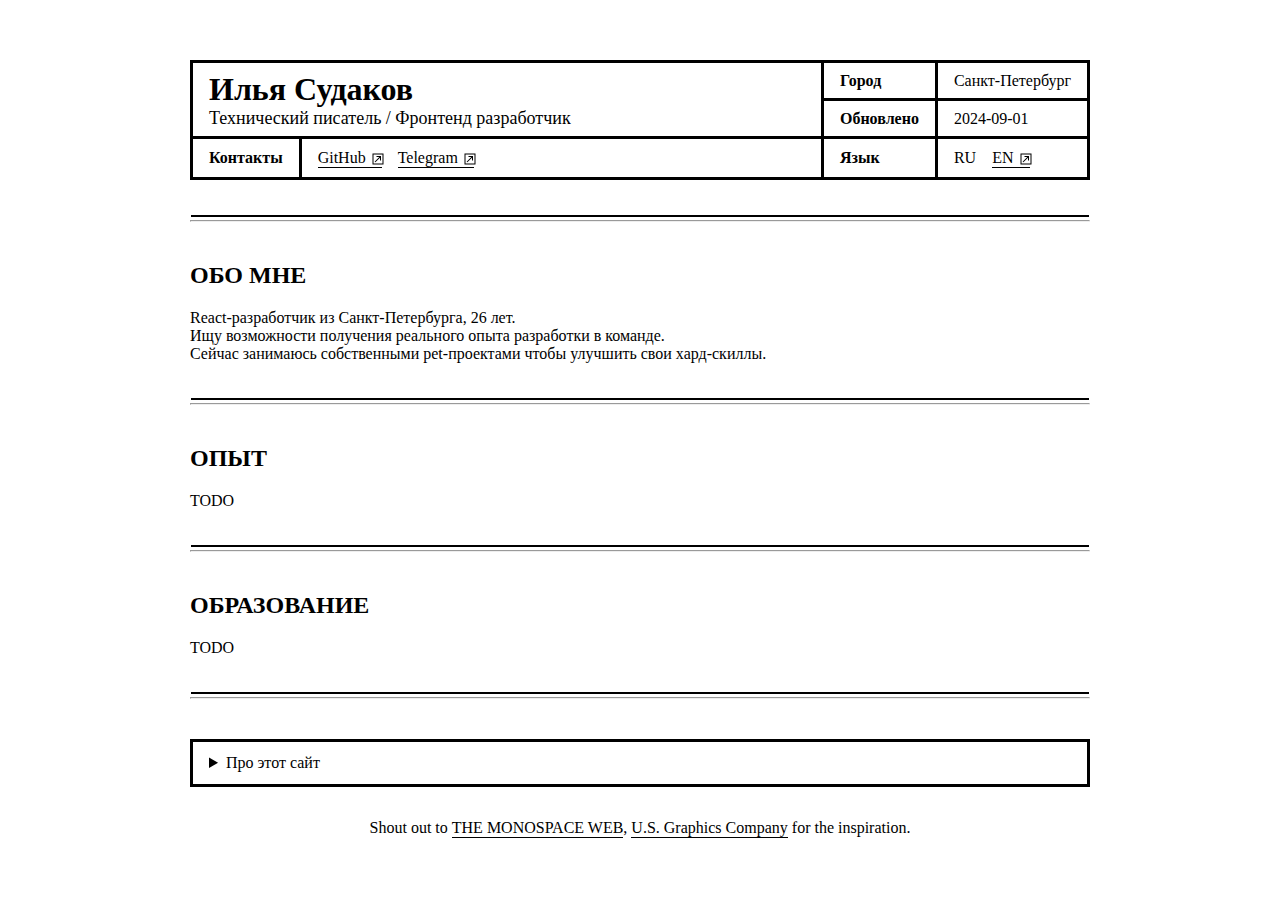
==== index.html @ 51c9798f "Added more content & updated readme" ====
<!DOCTYPE html>
<html lang="en">
    <head>
        <meta charset="UTF-8">
        <meta name="viewport" content="width=device-width, initial-scale=1.0">
        <meta name="description" content="Portfolio blog">
        <title>Portfolio</title>
        <link rel="stylesheet" href="styles.css">
    </head>
    <body>
        <section class="container">
            <table class="table">
                <tbody>
                    <tr>
                        <td rowspan="2" colspan="2">
                            <div class="table__title">Илья Судаков</div>
                            <div class="table__sub-title">Технический
писатель / Фронтенд разработчик</div>
                        </td>
                        <td class="table__column-name full-width">Город</td>
                        <td style="white-space: pre;">Санкт-Петербург</td>
                    </tr>
                    <tr>
                        <td class="table__column-name">Обновлено</td>
                        <td style="white-space: pre;">2024-09-01</td>
                    </tr>
                    <tr>
                        <td class="table__column-name fit-content">Контакты</td>
                        <td class="full-width">
                            <div class="table__list">
                                <a href="https://123"><span>GitHub</span>
                                    <svg xmlns="http://www.w3.org/2000/svg"
                                         width="1em"
                                         height="1em"
                                         viewBox="0 0 32 32">
                                        <path fill="currentColor" d="M5 5v22h22V5zm2 2h18v18H7zm6 3v2h5.563L9.28 21.281l1.438 1.438L20 13.437V19h2v-9z" />
                                    </svg>
                                </a>
                                <a href="https://123"><span>Telegram</span>
                                    <svg xmlns="http://www.w3.org/2000/svg"
                                         width="1em"
                                         height="1em"
                                         viewBox="0 0 32 32">
                                        <path fill="currentColor" d="M5 5v22h22V5zm2 2h18v18H7zm6 3v2h5.563L9.28 21.281l1.438 1.438L20 13.437V19h2v-9z" />
                                    </svg>
                                </a>
                            </div>
                        </td>
                        <td class="table__column-name">Язык</td>
                        <td>
                            <div class="table__list">
                                RU
                                <a href="https://123"><span>EN</span>
                                    <svg xmlns="http://www.w3.org/2000/svg"
                                         width="1em"
                                         height="1em"
                                         viewBox="0 0 32 32">
                                        <path fill="currentColor" d="M5 5v22h22V5zm2 2h18v18H7zm6 3v2h5.563L9.28 21.281l1.438 1.438L20 13.437V19h2v-9z" />
                                    </svg>
                                </a>
                            </div>
                        </td>
                    </tr>
                </tbody>
            </table>
            <hr />
            <h2 id="обо-мне">Обо мне</h2>
            <p>React-разработчик из Санкт-Петербурга, 26 лет.</p>
            <p>Ищу возможности получения реального опыта разработки в
            команде.</p>
            <p>Сейчас занимаюсь собственными pet-проектами чтобы
            улучшить свои хард-скиллы.</p>
            <hr />
            <h2 id="опыт">Опыт</h2>
            <p>TODO</p>
            <hr />
            <h2 id="образование">Образование</h2>
            <p>TODO</p>
            <hr />
            <details>
            <summary>
            Про этот сайт
            </summary>
            <ul>
            <li>
            Код: <a
            href="https://github.com/ilyasudakov/portfolio/">https://github.com/ilyasudakov/portfolio/</a>
            </li>
            <li>
            <a href="https://github.com/jgm/pandoc">pandoc cli</a> для
            конвертации markdown -&gt; html
            </li>
            <li>
            0 фреймворков для рендеринга страницы, только HTML и CSS
            </li>
            </ul>
            </details>
            <footer>
            Shout out to <a
            href="https://owickstrom.github.io/the-monospace-web/">THE
            MONOSPACE WEB</a>, <a href="https://x.com/usgraphics">U.S.
            Graphics Company</a> for the inspiration.
            </footer>
        </section>
    </body>
</html>
---- styles.css ----
/* DEFAULTS */

:root {
  --main-color: #000;
  --link-color: #000;

  --line-size: 3px;
}

* {
  box-sizing: border-box;
  font-family: "JetBrains Mono";
  font-size: 16px;
}

a {
  position: relative;

  display: inline-block;
  /* display: flex;
  align-items: center; */

  width: fit-content;

  border-bottom: 1px solid var(--main-color);
  color: var(--link-color);
  text-decoration: none;
}

a span {
  width: fit-content;
  padding-right: 1rem;
}

a svg {
  position: absolute;
  right: -4px;
  top: 2px;
  /* width: 0.75rem;
  height: 0.75rem; */
}

hr {
  position: relative;
  overflow: visible;

  margin: 40px 0;

  width: 100%;
  height: 1px;

  background-color: var(--main-color);
}

hr::before {
  content: " ";

  position: absolute;
  top: -6px;
  left: 0;

  width: 100%;
  height: 2px;

  background-color: var(--main-color);
}

body {
  margin: 0;
  padding: 60px 0;

  display: flex;
  justify-content: center;
}

h2 {
  margin-top: 0;
  margin-bottom: 1.25rem;

  font-size: 1.5rem;
  font-weight: bold;
  text-transform: uppercase;
}

p {
  margin: 0;
}

footer {
  margin-top: 2rem;
  text-align: center;
}

details {
  border: var(--line-size) solid var(--main-color);

  padding: 0.75rem 1rem;
}

/* CONTAINER */

.container {
  width: 100%;
  max-width: 900px;

  display: flex;
  flex-direction: column;
  align-items: stretch;
}

/* TABLE */

.table {
  width: 100%;
  border-spacing: 0;
  border: var(--line-size) solid var(--main-color);
}

.table tr:not(:last-child) td {
  border-bottom: var(--line-size) solid var(--main-color);
}

.table td {
  width: 0%;
  height: 38px;

  padding: 0.25rem 1rem;
}

.table td.fit-content {
  width: fit-content;
}
.table td.full-width {
  width: 100%;
}

.table td:not(:last-child) {
  border-right: var(--line-size) solid var(--main-color);
}

.table .table__title {
  font-size: 32px;
  font-weight: 900;
}

.table .table__sub-title {
  font-size: 18px;
}

.table .table__column-name {
  font-weight: 700;
}

.table .table__list {
  display: flex;
  gap: 1rem;
}
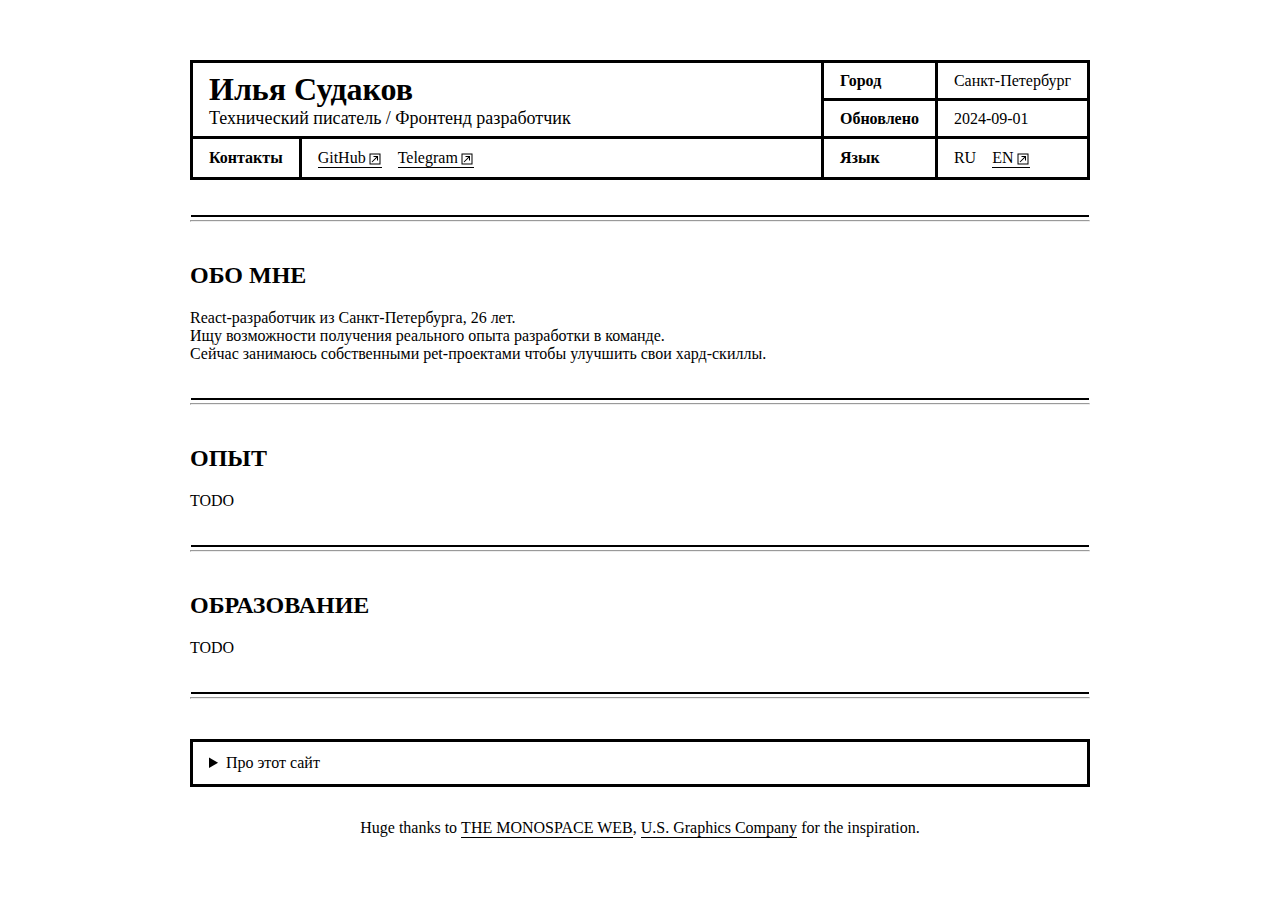
==== commit dbc590df: "Added postprocessing js file to replace links" ====
--- a/index.html
+++ b/index.html
@@ -28,7 +28,7 @@
                         <td class="table__column-name fit-content">Контакты</td>
                         <td class="full-width">
                             <div class="table__list">
-                                <a href="https://123"><span>GitHub</span>
+                                <a href="https://github.com/ilyasudakov"><span>GitHub</span>
                                     <svg xmlns="http://www.w3.org/2000/svg"
                                          width="1em"
                                          height="1em"
@@ -36,7 +36,7 @@
                                         <path fill="currentColor" d="M5 5v22h22V5zm2 2h18v18H7zm6 3v2h5.563L9.28 21.281l1.438 1.438L20 13.437V19h2v-9z" />
                                     </svg>
                                 </a>
-                                <a href="https://123"><span>Telegram</span>
+                                <a href="https://t.me/ilyasudakov"><span>Telegram</span>
                                     <svg xmlns="http://www.w3.org/2000/svg"
                                          width="1em"
                                          height="1em"
@@ -50,7 +50,7 @@
                         <td>
                             <div class="table__list">
                                 RU
-                                <a href="https://123"><span>EN</span>
+                                <a href="/en"><span>EN</span>
                                     <svg xmlns="http://www.w3.org/2000/svg"
                                          width="1em"
                                          height="1em"
@@ -87,7 +87,7 @@
             href="https://github.com/ilyasudakov/portfolio/">https://github.com/ilyasudakov/portfolio/</a>
             </li>
             <li>
-            <a href="https://github.com/jgm/pandoc">pandoc cli</a> для
+            <a href="https://github.com/jgm/pandoc">Pandoc CLI</a> для
             конвертации markdown -&gt; html
             </li>
             <li>
@@ -96,7 +96,7 @@
             </ul>
             </details>
             <footer>
-            Shout out to <a
+            Huge thanks to <a
             href="https://owickstrom.github.io/the-monospace-web/">THE
             MONOSPACE WEB</a>, <a href="https://x.com/usgraphics">U.S.
             Graphics Company</a> for the inspiration.
--- a/styles.css
+++ b/styles.css
@@ -17,8 +17,6 @@
   position: relative;
 
   display: inline-block;
-  /* display: flex;
-  align-items: center; */
 
   width: fit-content;
 
@@ -34,10 +32,8 @@
 
 a svg {
   position: absolute;
-  right: -4px;
+  right: -1px;
   top: 2px;
-  /* width: 0.75rem;
-  height: 0.75rem; */
 }
 
 hr {
@@ -95,6 +91,10 @@
   border: var(--line-size) solid var(--main-color);
 
   padding: 0.75rem 1rem;
+}
+
+details summary {
+  cursor: pointer;
 }
 
 /* CONTAINER */
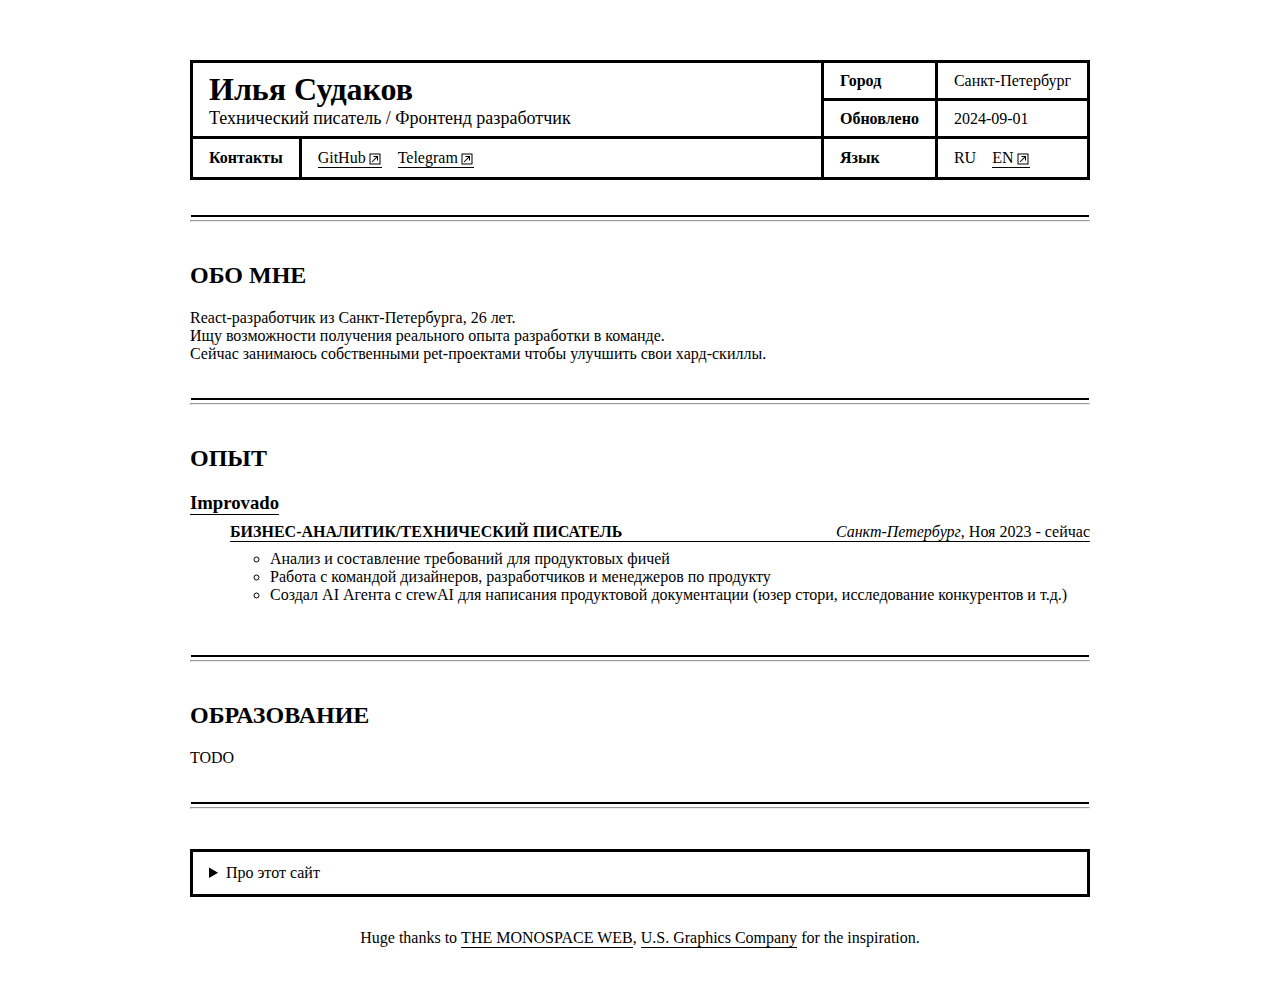
==== commit 9951b7a5: "Added init list styles" ====
--- a/index.html
+++ b/index.html
@@ -8,7 +8,7 @@
         <link rel="stylesheet" href="styles.css">
     </head>
     <body>
-        <section class="container">
+        <main class="container">
             <table class="table">
                 <tbody>
                     <tr>
@@ -72,7 +72,27 @@
             улучшить свои хард-скиллы.</p>
             <hr />
             <h2 id="опыт">Опыт</h2>
-            <p>TODO</p>
+            <section class="experience-list">
+            <ul>
+            <li><h3 id="improvado"><a
+            href="https://improvado.io">Improvado</a></h3>
+            <ul>
+            <li><h4
+            id="бизнес-аналитиктехнический-писательсанкт-петербург-ноя-2023---сейчас"><span>Бизнес-аналитик/Технический
+            писатель</span><span><em>Санкт-Петербург</em>, Ноя 2023 -
+            сейчас</span></h4>
+            <ul>
+            <li>Анализ и составление требований для продуктовых
+            фичей</li>
+            <li>Работа с командой дизайнеров, разработчиков и менеджеров
+            по продукту</li>
+            <li>Создал AI Агента с crewAI для написания продуктовой
+            документации (юзер стори, исследование конкурентов и
+            т.д.)</li>
+            </ul></li>
+            </ul></li>
+            </ul>
+            </section>
             <hr />
             <h2 id="образование">Образование</h2>
             <p>TODO</p>
@@ -101,6 +121,6 @@
             MONOSPACE WEB</a>, <a href="https://x.com/usgraphics">U.S.
             Graphics Company</a> for the inspiration.
             </footer>
-        </section>
+        </main>
     </body>
 </html>
--- a/styles.css
+++ b/styles.css
@@ -1,6 +1,8 @@
 /* DEFAULTS */
 
 :root {
+  font-size: 16px;
+
   --main-color: #000;
   --link-color: #000;
 
@@ -10,7 +12,6 @@
 * {
   box-sizing: border-box;
   font-family: "JetBrains Mono";
-  font-size: 16px;
 }
 
 a {
@@ -108,6 +109,10 @@
   align-items: stretch;
 }
 
+ul {
+  margin: 0;
+}
+
 /* TABLE */
 
 .table {
@@ -155,3 +160,43 @@
   display: flex;
   gap: 1rem;
 }
+
+/* LIST */
+
+.experience-list ul {
+  list-style-type: circle;
+}
+
+.experience-list > ul {
+  padding: 0;
+  margin-bottom: 1rem;
+  list-style-type: none;
+}
+
+.experience-list > ul > li > ul {
+  list-style-type: none;
+}
+
+.experience-list h3,
+h4 {
+  margin: 0;
+  margin-bottom: 0.5rem;
+  list-style-type: none;
+}
+
+.experience-list h4 {
+  display: flex;
+  align-items: center;
+  justify-content: space-between;
+
+  border-bottom: 1px solid var(--main-color);
+}
+
+.experience-list h4 span:first-child {
+  font-weight: bold;
+  text-transform: uppercase;
+}
+
+.experience-list h4 span:not(:first-child) {
+  font-weight: 400;
+}
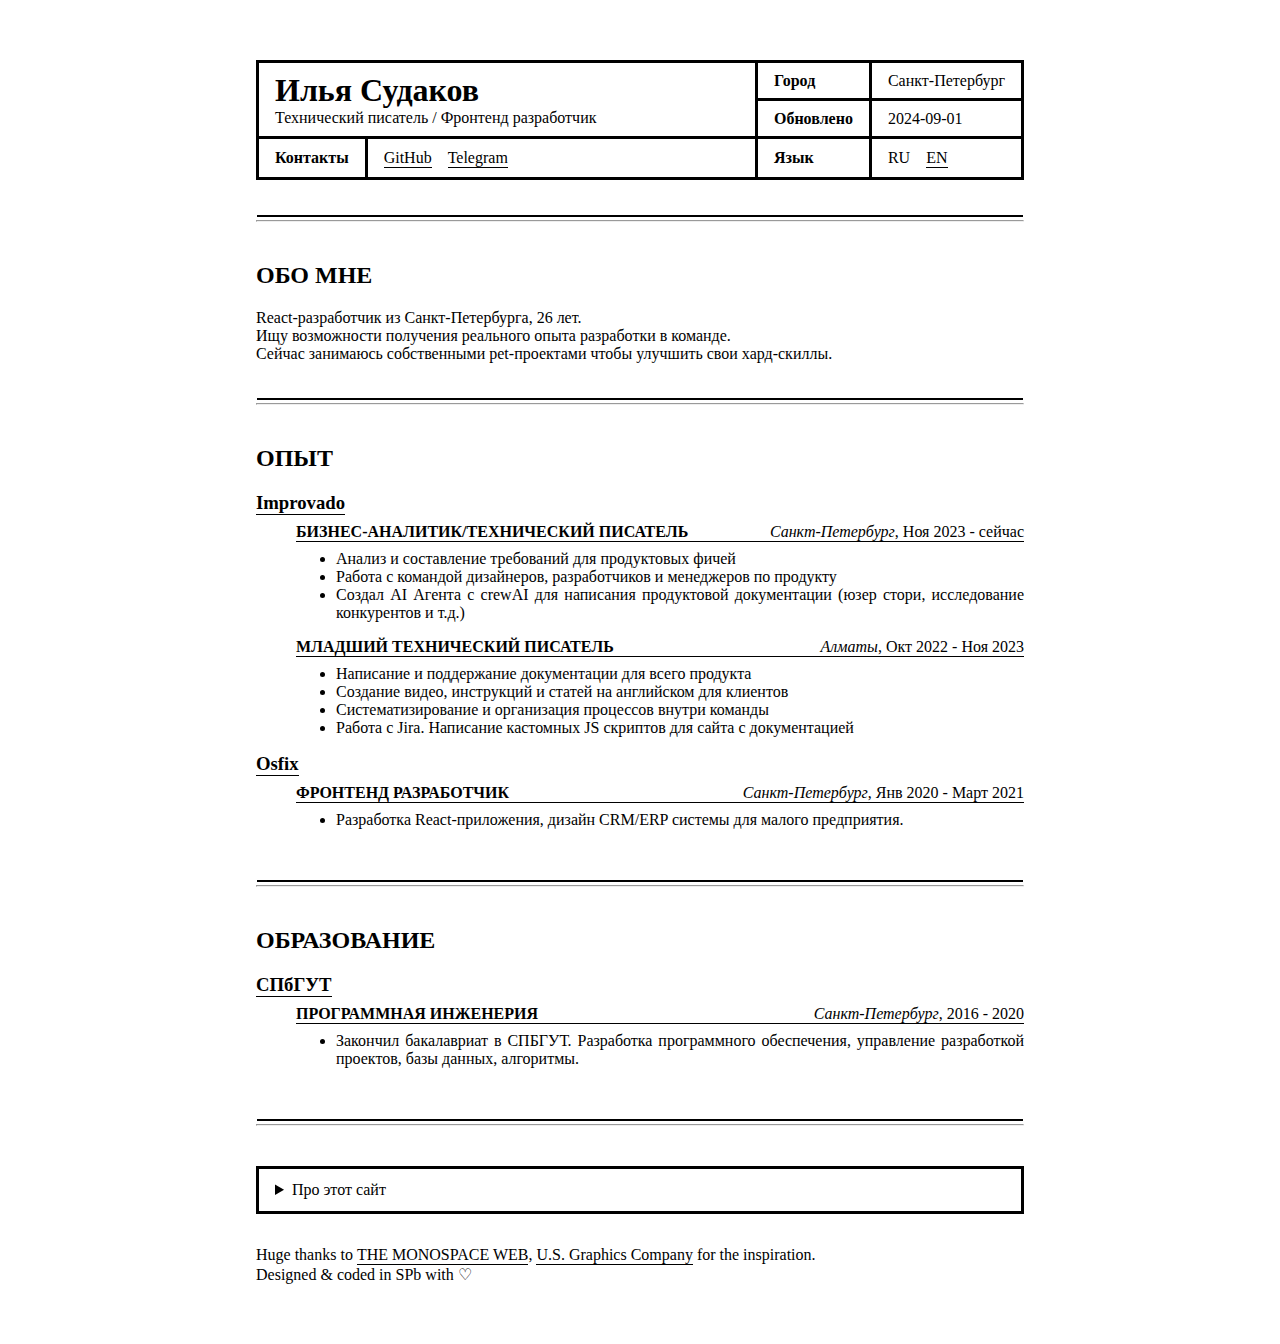
==== commit dd1d207f: "Added experiences & education sections" ====
--- a/index.html
+++ b/index.html
@@ -28,36 +28,15 @@
                         <td class="table__column-name fit-content">Контакты</td>
                         <td class="full-width">
                             <div class="table__list">
-                                <a href="https://github.com/ilyasudakov"><span>GitHub</span>
-                                    <svg xmlns="http://www.w3.org/2000/svg"
-                                         width="1em"
-                                         height="1em"
-                                         viewBox="0 0 32 32">
-                                        <path fill="currentColor" d="M5 5v22h22V5zm2 2h18v18H7zm6 3v2h5.563L9.28 21.281l1.438 1.438L20 13.437V19h2v-9z" />
-                                    </svg>
-                                </a>
-                                <a href="https://t.me/ilyasudakov"><span>Telegram</span>
-                                    <svg xmlns="http://www.w3.org/2000/svg"
-                                         width="1em"
-                                         height="1em"
-                                         viewBox="0 0 32 32">
-                                        <path fill="currentColor" d="M5 5v22h22V5zm2 2h18v18H7zm6 3v2h5.563L9.28 21.281l1.438 1.438L20 13.437V19h2v-9z" />
-                                    </svg>
-                                </a>
+                                <a href="https://github.com/ilyasudakov">GitHub</a>
+                                <a href="https://t.me/ilyasudakov">Telegram</a>
                             </div>
                         </td>
                         <td class="table__column-name">Язык</td>
                         <td>
                             <div class="table__list">
                                 RU
-                                <a href="/en"><span>EN</span>
-                                    <svg xmlns="http://www.w3.org/2000/svg"
-                                         width="1em"
-                                         height="1em"
-                                         viewBox="0 0 32 32">
-                                        <path fill="currentColor" d="M5 5v22h22V5zm2 2h18v18H7zm6 3v2h5.563L9.28 21.281l1.438 1.438L20 13.437V19h2v-9z" />
-                                    </svg>
-                                </a>
+                                <a href="/en">EN</a>
                             </div>
                         </td>
                     </tr>
@@ -78,8 +57,8 @@
             href="https://improvado.io">Improvado</a></h3>
             <ul>
             <li><h4
-            id="бизнес-аналитиктехнический-писательсанкт-петербург-ноя-2023---сейчас"><span>Бизнес-аналитик/Технический
-            писатель</span><span><em>Санкт-Петербург</em>, Ноя 2023 -
+            id="бизнес-аналитиктехнический-писатель-санкт-петербург-ноя-2023---сейчас"><span>Бизнес-аналитик/Технический
+            писатель</span> <span><em>Санкт-Петербург</em>, Ноя 2023 -
             сейчас</span></h4>
             <ul>
             <li>Анализ и составление требований для продуктовых
@@ -90,12 +69,52 @@
             документации (юзер стори, исследование конкурентов и
             т.д.)</li>
             </ul></li>
+            <li><h4
+            id="младший-технический-писатель-алматы-окт-2022---ноя-2023"><span>Младший
+            Технический писатель</span> <span><em>Алматы</em>, Окт 2022
+            - Ноя 2023</span></h4>
+            <ul>
+            <li>Написание и поддержание документации для всего
+            продукта</li>
+            <li>Создание видео, инструкций и статей на английском для
+            клиентов</li>
+            <li>Систематизирование и организация процессов внутри
+            команды</li>
+            <li>Работа с Jira. Написание кастомных JS скриптов для сайта
+            с документацией</li>
+            </ul></li>
+            </ul></li>
+            <li><h3 id="osfix"><a href="https://osfix.ru">Osfix</a></h3>
+            <ul>
+            <li><h4
+            id="фронтенд-разработчик-санкт-петербург-янв-2020---март-2021"><span>Фронтенд
+            разработчик</span> <span><em>Санкт-Петербург</em>, Янв 2020
+            - Март 2021</span></h4>
+            <ul>
+            <li>Разработка React-приложения, дизайн CRM/ERP системы для
+            малого предприятия.</li>
+            </ul></li>
             </ul></li>
             </ul>
             </section>
             <hr />
             <h2 id="образование">Образование</h2>
-            <p>TODO</p>
+            <section class="experience-list">
+            <ul>
+            <li><h3 id="спбгут"><a href="https://sut.ru">СПбГУТ</a></h3>
+            <ul>
+            <li><h4
+            id="программная-инженерия-санкт-петербург-2016---2020"><span>Программная
+            инженерия</span> <span><em>Санкт-Петербург</em>, 2016 -
+            2020</span></h4>
+            <ul>
+            <li>Закончил бакалавриат в СПБГУТ. Разработка программного
+            обеспечения, управление разработкой проектов, базы данных,
+            алгоритмы.</li>
+            </ul></li>
+            </ul></li>
+            </ul>
+            </section>
             <hr />
             <details>
             <summary>
@@ -116,10 +135,11 @@
             </ul>
             </details>
             <footer>
-            Huge thanks to <a
+            <p>Huge thanks to <a
             href="https://owickstrom.github.io/the-monospace-web/">THE
             MONOSPACE WEB</a>, <a href="https://x.com/usgraphics">U.S.
-            Graphics Company</a> for the inspiration.
+            Graphics Company</a> for the inspiration.</p>
+            <p>Designed &amp; coded in SPb with ♡</p>
             </footer>
         </main>
     </body>
--- a/styles.css
+++ b/styles.css
@@ -12,6 +12,7 @@
 * {
   box-sizing: border-box;
   font-family: "JetBrains Mono";
+  text-align: justify;
 }
 
 a {
@@ -37,6 +38,25 @@
   top: 2px;
 }
 
+h1 a span,
+h2 a span,
+h3 a span,
+h4 a span,
+h5 a span,
+h6 a span {
+  padding-right: 1.25rem;
+}
+
+h1 a svg,
+h2 a svg,
+h3 a svg,
+h4 a svg,
+h5 a svg,
+h6 a svg {
+  right: -1px;
+  top: 2px;
+}
+
 hr {
   position: relative;
   overflow: visible;
@@ -102,7 +122,7 @@
 
 .container {
   width: 100%;
-  max-width: 900px;
+  max-width: 768px;
 
   display: flex;
   flex-direction: column;
@@ -144,12 +164,12 @@
 }
 
 .table .table__title {
-  font-size: 32px;
+  font-size: 2rem;
   font-weight: 900;
 }
 
 .table .table__sub-title {
-  font-size: 18px;
+  font-size: 1rem;
 }
 
 .table .table__column-name {
@@ -164,7 +184,7 @@
 /* LIST */
 
 .experience-list ul {
-  list-style-type: circle;
+  list-style-type: disc;
 }
 
 .experience-list > ul {
@@ -176,6 +196,9 @@
 .experience-list > ul > li > ul {
   list-style-type: none;
 }
+.experience-list > ul > li > ul > li {
+  margin-bottom: 1rem;
+}
 
 .experience-list h3,
 h4 {
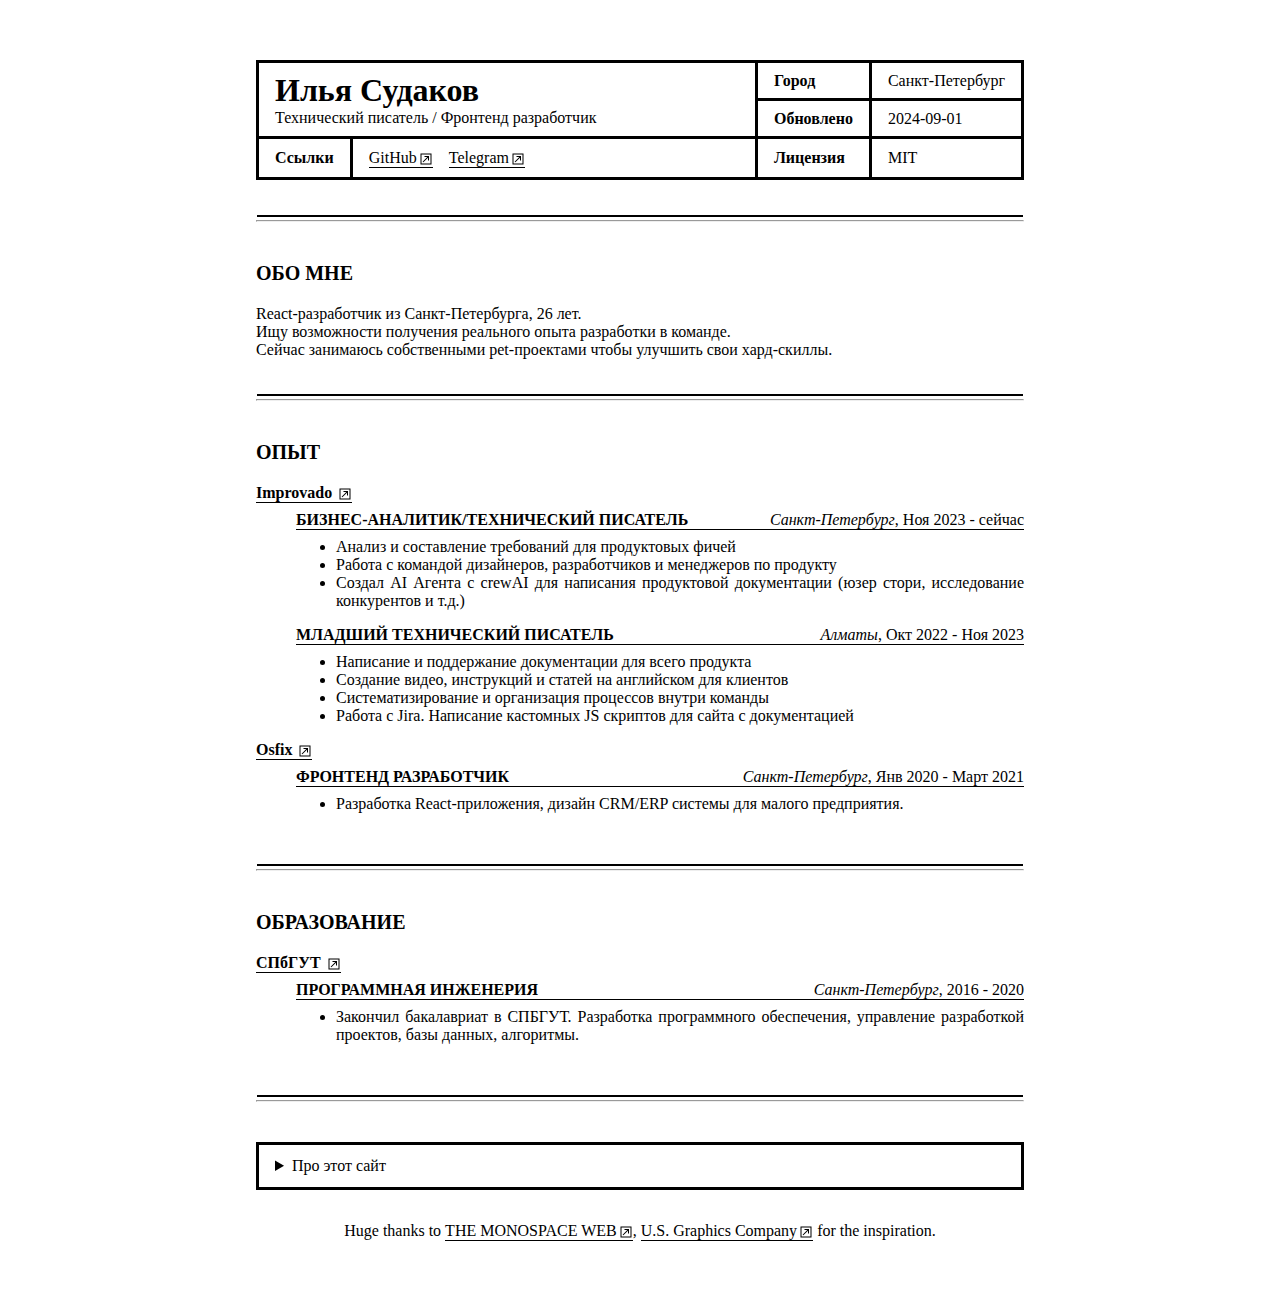
==== commit f24e14ca: "Added links, Updated mobile styles" ====
--- a/index.html
+++ b/index.html
@@ -1,146 +1,136 @@
 <!DOCTYPE html>
 <html lang="en">
-    <head>
-        <meta charset="UTF-8">
-        <meta name="viewport" content="width=device-width, initial-scale=1.0">
-        <meta name="description" content="Portfolio blog">
-        <title>Portfolio</title>
-        <link rel="stylesheet" href="styles.css">
-    </head>
-    <body>
-        <main class="container">
-            <table class="table">
-                <tbody>
-                    <tr>
-                        <td rowspan="2" colspan="2">
-                            <div class="table__title">Илья Судаков</div>
-                            <div class="table__sub-title">Технический
-писатель / Фронтенд разработчик</div>
-                        </td>
-                        <td class="table__column-name full-width">Город</td>
-                        <td style="white-space: pre;">Санкт-Петербург</td>
-                    </tr>
-                    <tr>
-                        <td class="table__column-name">Обновлено</td>
-                        <td style="white-space: pre;">2024-09-01</td>
-                    </tr>
-                    <tr>
-                        <td class="table__column-name fit-content">Контакты</td>
-                        <td class="full-width">
-                            <div class="table__list">
-                                <a href="https://github.com/ilyasudakov">GitHub</a>
-                                <a href="https://t.me/ilyasudakov">Telegram</a>
-                            </div>
-                        </td>
-                        <td class="table__column-name">Язык</td>
-                        <td>
-                            <div class="table__list">
-                                RU
-                                <a href="/en">EN</a>
-                            </div>
-                        </td>
-                    </tr>
-                </tbody>
-            </table>
-            <hr />
-            <h2 id="обо-мне">Обо мне</h2>
-            <p>React-разработчик из Санкт-Петербурга, 26 лет.</p>
-            <p>Ищу возможности получения реального опыта разработки в
-            команде.</p>
-            <p>Сейчас занимаюсь собственными pet-проектами чтобы
-            улучшить свои хард-скиллы.</p>
-            <hr />
-            <h2 id="опыт">Опыт</h2>
-            <section class="experience-list">
-            <ul>
-            <li><h3 id="improvado"><a
-            href="https://improvado.io">Improvado</a></h3>
-            <ul>
-            <li><h4
-            id="бизнес-аналитиктехнический-писатель-санкт-петербург-ноя-2023---сейчас"><span>Бизнес-аналитик/Технический
-            писатель</span> <span><em>Санкт-Петербург</em>, Ноя 2023 -
-            сейчас</span></h4>
-            <ul>
-            <li>Анализ и составление требований для продуктовых
-            фичей</li>
-            <li>Работа с командой дизайнеров, разработчиков и менеджеров
-            по продукту</li>
-            <li>Создал AI Агента с crewAI для написания продуктовой
-            документации (юзер стори, исследование конкурентов и
-            т.д.)</li>
-            </ul></li>
-            <li><h4
-            id="младший-технический-писатель-алматы-окт-2022---ноя-2023"><span>Младший
-            Технический писатель</span> <span><em>Алматы</em>, Окт 2022
-            - Ноя 2023</span></h4>
-            <ul>
-            <li>Написание и поддержание документации для всего
-            продукта</li>
-            <li>Создание видео, инструкций и статей на английском для
-            клиентов</li>
-            <li>Систематизирование и организация процессов внутри
-            команды</li>
-            <li>Работа с Jira. Написание кастомных JS скриптов для сайта
-            с документацией</li>
-            </ul></li>
-            </ul></li>
-            <li><h3 id="osfix"><a href="https://osfix.ru">Osfix</a></h3>
-            <ul>
-            <li><h4
-            id="фронтенд-разработчик-санкт-петербург-янв-2020---март-2021"><span>Фронтенд
-            разработчик</span> <span><em>Санкт-Петербург</em>, Янв 2020
-            - Март 2021</span></h4>
-            <ul>
-            <li>Разработка React-приложения, дизайн CRM/ERP системы для
-            малого предприятия.</li>
-            </ul></li>
-            </ul></li>
-            </ul>
-            </section>
-            <hr />
-            <h2 id="образование">Образование</h2>
-            <section class="experience-list">
-            <ul>
-            <li><h3 id="спбгут"><a href="https://sut.ru">СПбГУТ</a></h3>
-            <ul>
-            <li><h4
-            id="программная-инженерия-санкт-петербург-2016---2020"><span>Программная
-            инженерия</span> <span><em>Санкт-Петербург</em>, 2016 -
-            2020</span></h4>
-            <ul>
-            <li>Закончил бакалавриат в СПБГУТ. Разработка программного
-            обеспечения, управление разработкой проектов, базы данных,
-            алгоритмы.</li>
-            </ul></li>
-            </ul></li>
-            </ul>
-            </section>
-            <hr />
-            <details>
-            <summary>
-            Про этот сайт
-            </summary>
-            <ul>
-            <li>
-            Код: <a
-            href="https://github.com/ilyasudakov/portfolio/">https://github.com/ilyasudakov/portfolio/</a>
-            </li>
-            <li>
-            <a href="https://github.com/jgm/pandoc">Pandoc CLI</a> для
-            конвертации markdown -&gt; html
-            </li>
-            <li>
-            0 фреймворков для рендеринга страницы, только HTML и CSS
-            </li>
-            </ul>
-            </details>
-            <footer>
-            <p>Huge thanks to <a
-            href="https://owickstrom.github.io/the-monospace-web/">THE
-            MONOSPACE WEB</a>, <a href="https://x.com/usgraphics">U.S.
-            Graphics Company</a> for the inspiration.</p>
-            <p>Designed &amp; coded in SPb with ♡</p>
-            </footer>
-        </main>
-    </body>
+  <head>
+    <meta charset="UTF-8" />
+    <meta name="viewport" content="width=device-width, initial-scale=1.0" />
+    <meta name="description" content="Portfolio blog" />
+    <title>Portfolio</title>
+    <link rel="stylesheet" href="styles.css" />
+  </head>
+  <body>
+    <main class="container">
+      <table class="table">
+        <tbody>
+          <tr>
+            <td rowspan="2" colspan="2">
+              <div class="table__title">Илья Судаков</div>
+              <div class="table__sub-title">Технический писатель /
+Фронтенд разработчик</div>
+            </td>
+            <td class="table__column-name full-width">Город</td>
+            <td style="white-space: pre">Санкт-Петербург</td>
+          </tr>
+          <tr>
+            <td class="table__column-name">Обновлено</td>
+            <td style="white-space: pre">2024-09-01</td>
+          </tr>
+          <tr>
+            <td class="table__column-name fit-content">Ссылки</td>
+            <td class="full-width">
+              <div class="table__list">
+                <a href="https://github.com/ilyasudakov">GitHub</a>
+                <a href="https://t.me/ilyasudakov">Telegram</a>
+              </div>
+            </td>
+            <td class="table__column-name">Лицензия</td>
+            <td>MIT</td>
+          </tr>
+        </tbody>
+      </table>
+      <hr />
+      <h2 id="обо-мне">Обо мне</h2>
+      <p>React-разработчик из Санкт-Петербурга, 26 лет.</p>
+      <p>Ищу возможности получения реального опыта разработки в
+      команде.</p>
+      <p>Сейчас занимаюсь собственными pet-проектами чтобы улучшить свои
+      хард-скиллы.</p>
+      <hr />
+      <h2 id="опыт">Опыт</h2>
+      <section class="experience-list">
+      <ul>
+      <li><h3 id="improvado"><a
+      href="https://improvado.io">Improvado</a></h3>
+      <ul>
+      <li><h4
+      id="бизнес-аналитиктехнический-писатель-санкт-петербург-ноя-2023---сейчас"><span>Бизнес-аналитик/Технический
+      писатель</span> <span><em>Санкт-Петербург</em>, Ноя 2023 -
+      сейчас</span></h4>
+      <ul>
+      <li>Анализ и составление требований для продуктовых фичей</li>
+      <li>Работа с командой дизайнеров, разработчиков и менеджеров по
+      продукту</li>
+      <li>Создал AI Агента с crewAI для написания продуктовой
+      документации (юзер стори, исследование конкурентов и т.д.)</li>
+      </ul></li>
+      <li><h4
+      id="младший-технический-писатель-алматы-окт-2022---ноя-2023"><span>Младший
+      Технический писатель</span> <span><em>Алматы</em>, Окт 2022 - Ноя
+      2023</span></h4>
+      <ul>
+      <li>Написание и поддержание документации для всего продукта</li>
+      <li>Создание видео, инструкций и статей на английском для
+      клиентов</li>
+      <li>Систематизирование и организация процессов внутри команды</li>
+      <li>Работа с Jira. Написание кастомных JS скриптов для сайта с
+      документацией</li>
+      </ul></li>
+      </ul></li>
+      <li><h3 id="osfix"><a href="https://osfix.ru">Osfix</a></h3>
+      <ul>
+      <li><h4
+      id="фронтенд-разработчик-санкт-петербург-янв-2020---март-2021"><span>Фронтенд
+      разработчик</span> <span><em>Санкт-Петербург</em>, Янв 2020 - Март
+      2021</span></h4>
+      <ul>
+      <li>Разработка React-приложения, дизайн CRM/ERP системы для малого
+      предприятия.</li>
+      </ul></li>
+      </ul></li>
+      </ul>
+      </section>
+      <hr />
+      <h2 id="образование">Образование</h2>
+      <section class="experience-list">
+      <ul>
+      <li><h3 id="спбгут"><a href="https://sut.ru">СПбГУТ</a></h3>
+      <ul>
+      <li><h4
+      id="программная-инженерия-санкт-петербург-2016---2020"><span>Программная
+      инженерия</span> <span><em>Санкт-Петербург</em>, 2016 -
+      2020</span></h4>
+      <ul>
+      <li>Закончил бакалавриат в СПБГУТ. Разработка программного
+      обеспечения, управление разработкой проектов, базы данных,
+      алгоритмы.</li>
+      </ul></li>
+      </ul></li>
+      </ul>
+      </section>
+      <hr />
+      <details>
+      <summary>
+      Про этот сайт
+      </summary>
+      <ul>
+      <li>
+      Код: <a href="https://github.com/ilyasudakov/monospace">GitHub</a>
+      </li>
+      <li>
+      <a href="https://github.com/jgm/pandoc">Pandoc CLI</a> для
+      конвертации markdown -&gt; html
+      </li>
+      <li>
+      0 фреймворков для рендеринга страницы, только HTML и CSS
+      </li>
+      </ul>
+      </details>
+      <footer>
+      Huge thanks to <a
+      href="https://owickstrom.github.io/the-monospace-web/">THE
+      MONOSPACE WEB</a>, <a href="https://x.com/usgraphics">U.S.
+      Graphics Company</a> for the inspiration.
+      </footer>
+    </main>
+    <script src="./postprocess_document.js"></script>
+  </body>
 </html>
--- a/styles.css
+++ b/styles.css
@@ -94,7 +94,7 @@
   margin-top: 0;
   margin-bottom: 1.25rem;
 
-  font-size: 1.5rem;
+  font-size: 1.25rem;
   font-weight: bold;
   text-transform: uppercase;
 }
@@ -122,7 +122,9 @@
 
 .container {
   width: 100%;
-  max-width: 768px;
+  --container-padding: 1rem;
+  max-width: calc(768px + var(--container-padding) * 2);
+  padding: 0 var(--container-padding);
 
   display: flex;
   flex-direction: column;
@@ -203,6 +205,7 @@
 .experience-list h3,
 h4 {
   margin: 0;
+  font-size: 1rem;
   margin-bottom: 0.5rem;
   list-style-type: none;
 }
@@ -223,3 +226,19 @@
 .experience-list h4 span:not(:first-child) {
   font-weight: 400;
 }
+
+@media (max-width: 768px) {
+  .container {
+    overflow: hidden;
+  }
+
+  .experience-list h4 {
+    display: flex;
+    flex-direction: column;
+    align-items: flex-start;
+  }
+
+  .experience-list > ul > li > ul {
+    padding-left: 0.5rem;
+  }
+}
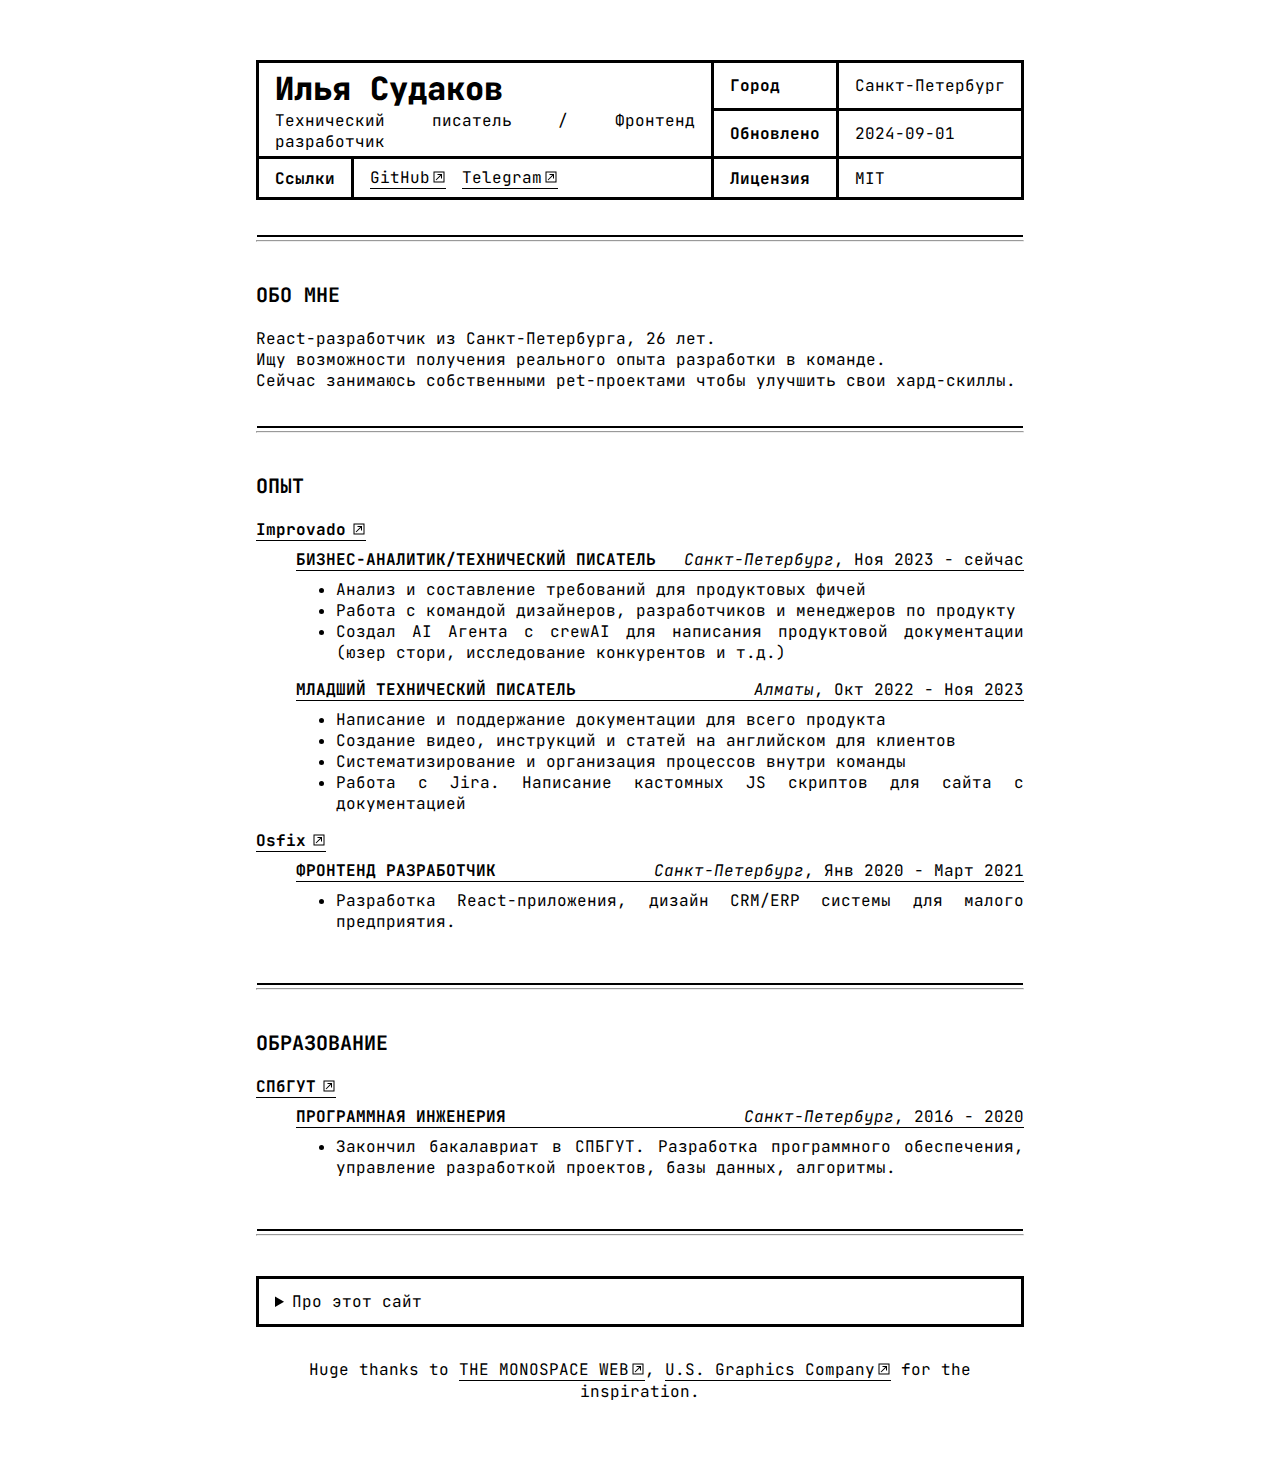
==== commit c33dd367: "Fix missing font" ====
--- a/index.html
+++ b/index.html
@@ -6,6 +6,13 @@
     <meta name="description" content="Portfolio blog" />
     <title>Portfolio</title>
     <link rel="stylesheet" href="styles.css" />
+
+    <link rel="preconnect" href="https://fonts.googleapis.com" />
+    <link rel="preconnect" href="https://fonts.gstatic.com" crossorigin />
+    <link
+      href="https://fonts.googleapis.com/css2?family=JetBrains+Mono:ital,wght@0,100..800;1,100..800&display=swap"
+      rel="stylesheet"
+    />
   </head>
   <body>
     <main class="container">
--- a/styles.css
+++ b/styles.css
@@ -11,7 +11,7 @@
 
 * {
   box-sizing: border-box;
-  font-family: "JetBrains Mono";
+  font-family: "JetBrains Mono", monospace;
   text-align: justify;
 }
 
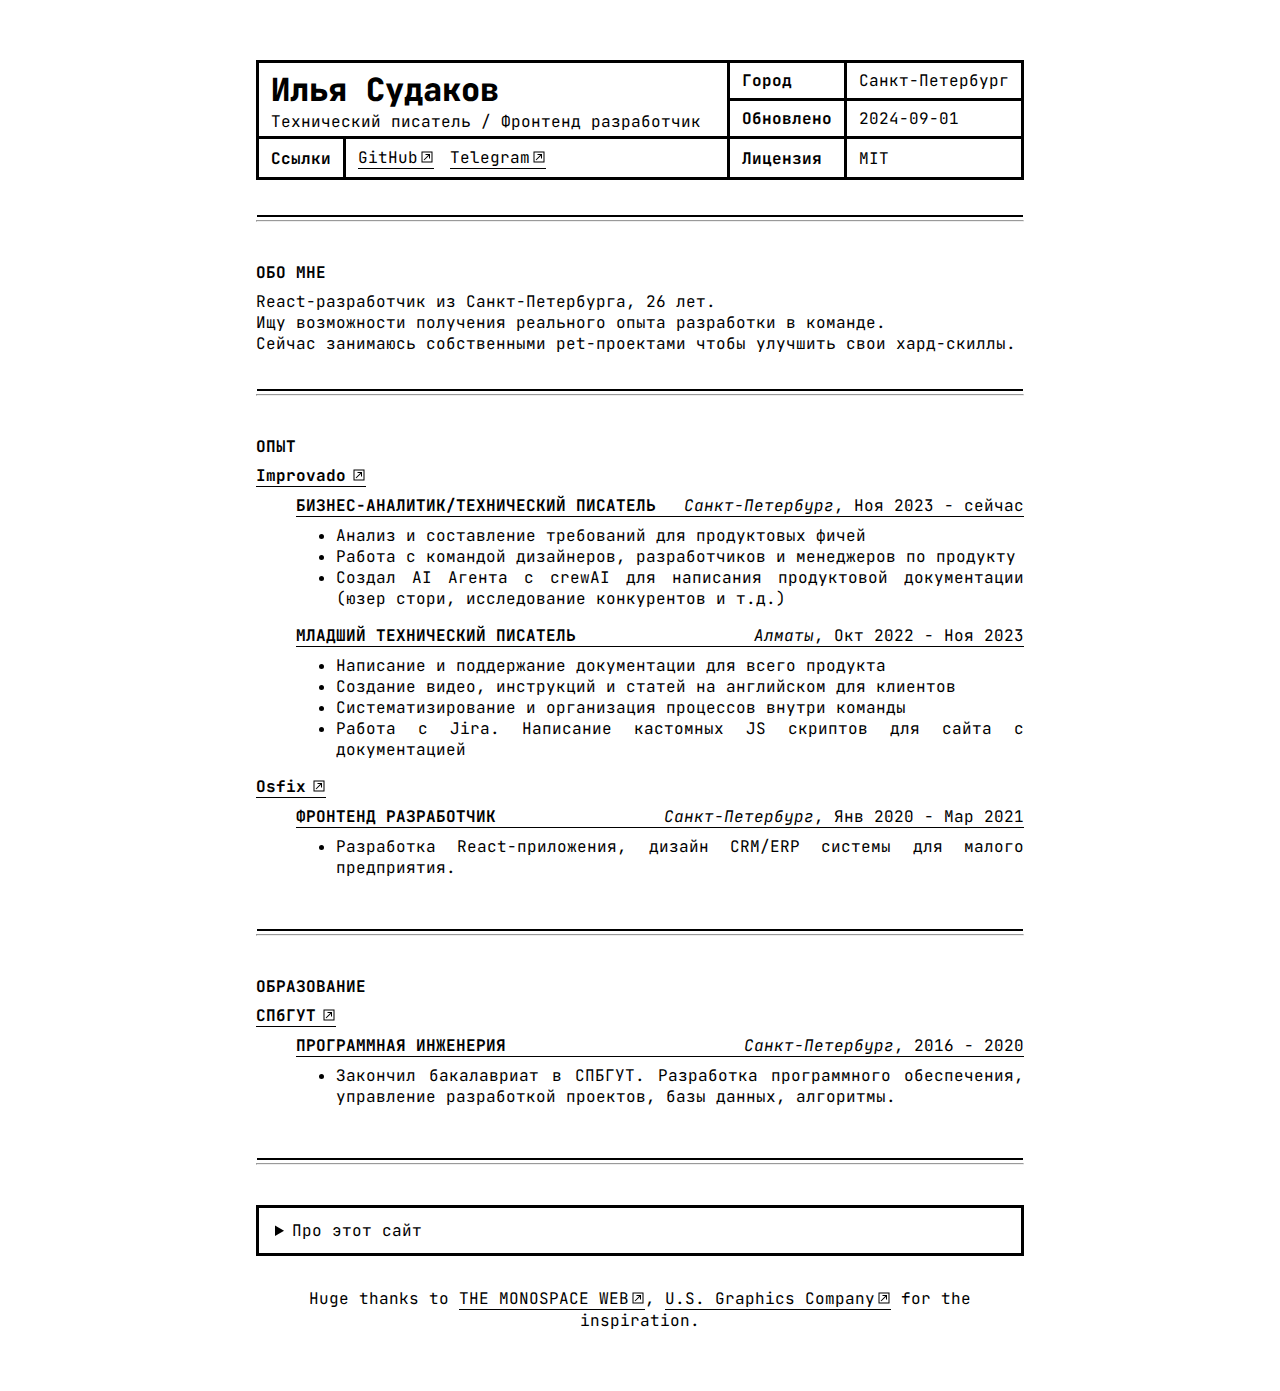
==== commit 5d4af264: "H2 font-size update" ====
--- a/index.html
+++ b/index.html
@@ -44,6 +44,26 @@
           </tr>
         </tbody>
       </table>
+
+      <table class="table table--mobile-only">
+        <tbody>
+          <tr>
+            <td>
+              <div class="table__title">Илья Судаков</div>
+              <div class="table__sub-title">Технический писатель /
+Фронтенд разработчик</div>
+            </td>
+          </tr>
+          <tr>
+            <td class="full-width">
+              <div class="table__list">
+                <a href="https://github.com/ilyasudakov">GitHub</a>
+                <a href="https://t.me/ilyasudakov">Telegram</a>
+              </div>
+            </td>
+          </tr>
+        </tbody>
+      </table>
       <hr />
       <h2 id="обо-мне">Обо мне</h2>
       <p>React-разработчик из Санкт-Петербурга, 26 лет.</p>
@@ -85,8 +105,8 @@
       <li><h3 id="osfix"><a href="https://osfix.ru">Osfix</a></h3>
       <ul>
       <li><h4
-      id="фронтенд-разработчик-санкт-петербург-янв-2020---март-2021"><span>Фронтенд
-      разработчик</span> <span><em>Санкт-Петербург</em>, Янв 2020 - Март
+      id="фронтенд-разработчик-санкт-петербург-янв-2020---мар-2021"><span>Фронтенд
+      разработчик</span> <span><em>Санкт-Петербург</em>, Янв 2020 - Мар
       2021</span></h4>
       <ul>
       <li>Разработка React-приложения, дизайн CRM/ERP системы для малого
--- a/styles.css
+++ b/styles.css
@@ -92,9 +92,9 @@
 
 h2 {
   margin-top: 0;
-  margin-bottom: 1.25rem;
-
-  font-size: 1.25rem;
+  margin-bottom: 0.5rem;
+
+  font-size: 1rem;
   font-weight: bold;
   text-transform: uppercase;
 }
@@ -143,6 +143,10 @@
   border: var(--line-size) solid var(--main-color);
 }
 
+.table.table--mobile-only {
+  display: none;
+}
+
 .table tr:not(:last-child) td {
   border-bottom: var(--line-size) solid var(--main-color);
 }
@@ -151,7 +155,7 @@
   width: 0%;
   height: 38px;
 
-  padding: 0.25rem 1rem;
+  padding: 0.25rem 0.75rem;
 }
 
 .table td.fit-content {
@@ -232,6 +236,13 @@
     overflow: hidden;
   }
 
+  .table {
+    display: none;
+  }
+  .table.table--mobile-only {
+    display: table;
+  }
+
   .experience-list h4 {
     display: flex;
     flex-direction: column;
